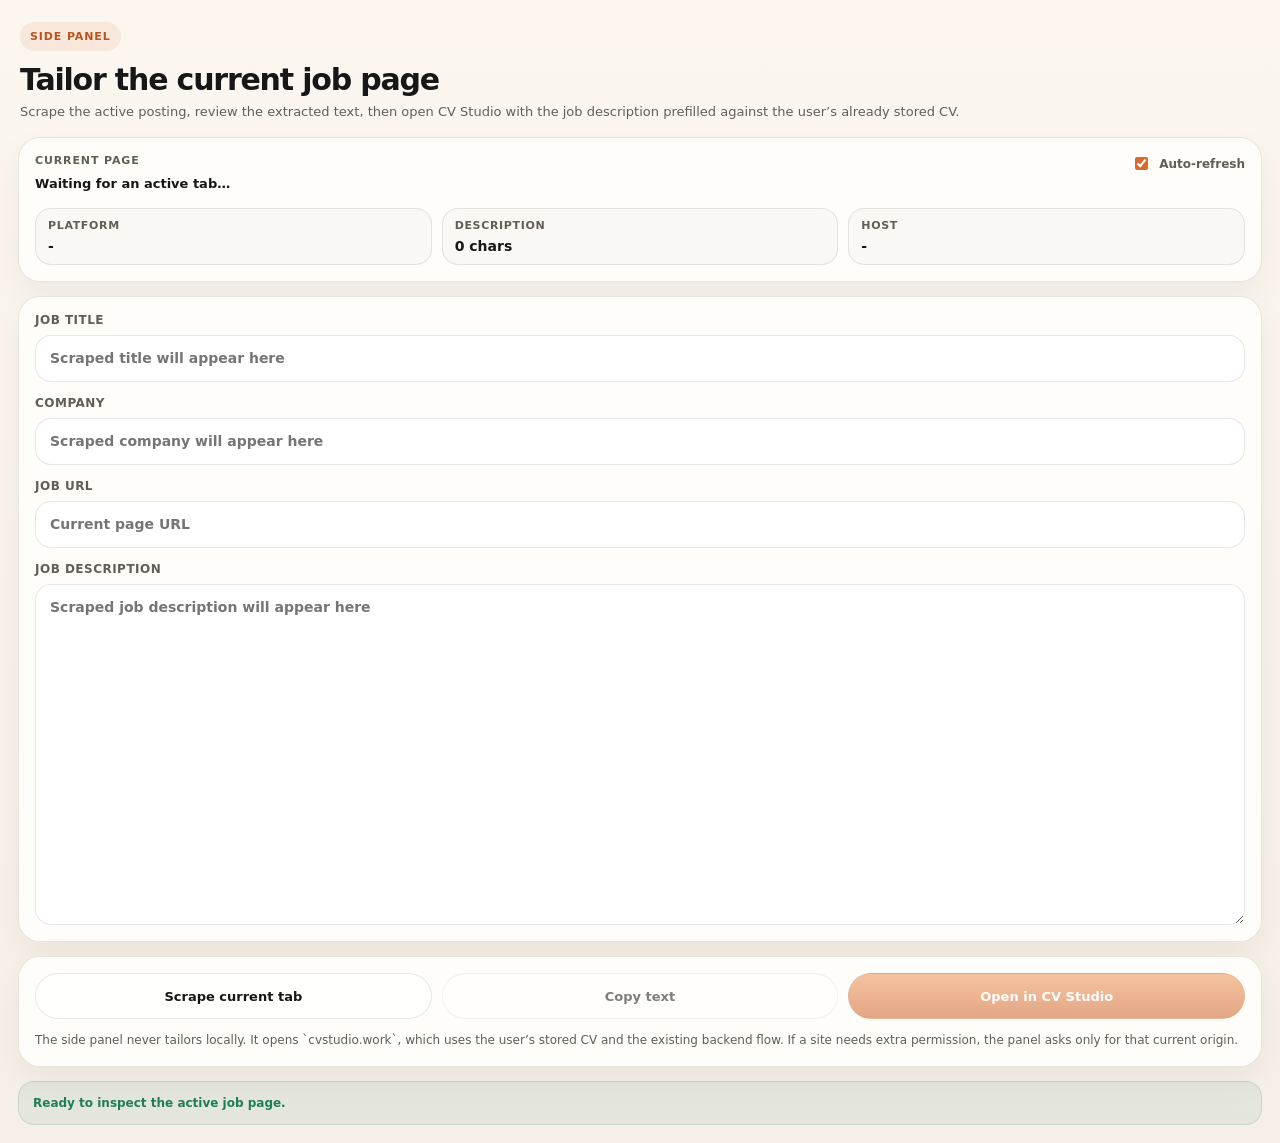
==== chrome-extension/sidepanel.html @ fc26b7bd "Add side-panel Chrome extension" ====
<!doctype html>
<html lang="en">
<head>
  <meta charset="utf-8">
  <meta name="viewport" content="width=device-width,initial-scale=1">
  <title>CV Studio Tailor</title>
  <link rel="stylesheet" href="./sidepanel.css">
</head>
<body>
  <main class="shell">
    <header class="hero">
      <div class="eyebrow">Side panel</div>
      <h1>Tailor the current job page</h1>
      <p class="sub">Scrape the active posting, review the extracted text, then open CV Studio with the job description prefilled against the user’s already stored CV.</p>
    </header>

    <section class="card">
      <div class="sectionTop">
        <div>
          <div class="label">Current page</div>
          <div class="pageUrl" id="pageUrl">Waiting for an active tab…</div>
        </div>
        <label class="toggle">
          <input id="autoRefresh" type="checkbox" checked>
          <span>Auto-refresh</span>
        </label>
      </div>

      <div class="statGrid">
        <div class="stat">
          <span class="statLabel">Platform</span>
          <strong id="platform">-</strong>
        </div>
        <div class="stat">
          <span class="statLabel">Description</span>
          <strong id="charCount">0 chars</strong>
        </div>
        <div class="stat">
          <span class="statLabel">Host</span>
          <strong id="sourceHost">-</strong>
        </div>
      </div>
    </section>

    <section class="card">
      <div class="field">
        <label for="jobTitle">Job title</label>
        <input id="jobTitle" type="text" placeholder="Scraped title will appear here">
      </div>

      <div class="field">
        <label for="jobCompany">Company</label>
        <input id="jobCompany" type="text" placeholder="Scraped company will appear here">
      </div>

      <div class="field">
        <label for="jobUrl">Job URL</label>
        <input id="jobUrl" type="url" placeholder="Current page URL">
      </div>

      <div class="field">
        <label for="jobDescription">Job description</label>
        <textarea id="jobDescription" rows="15" placeholder="Scraped job description will appear here"></textarea>
      </div>
    </section>

    <section class="card">
      <div class="actions">
        <button class="btn secondary" id="rescrapeBtn" type="button">Scrape current tab</button>
        <button class="btn secondary" id="copyBtn" type="button" disabled>Copy text</button>
        <button class="btn primary" id="openBtn" type="button" disabled>Open in CV Studio</button>
      </div>
      <div class="hint">The side panel never tailors locally. It opens `cvstudio.work`, which uses the user’s stored CV and the existing backend flow. If a site needs extra permission, the panel asks only for that current origin.</div>
    </section>

    <div class="status" id="status">Ready to inspect the active job page.</div>
    <div class="error" id="error"></div>
  </main>

  <script type="module" src="./sidepanel.js"></script>
</body>
</html>
---- chrome-extension/sidepanel.css ----
:root{
  --bg:#f6efe6;
  --card:#fffdfa;
  --text:#171717;
  --muted:#625d55;
  --line:rgba(23,23,23,.10);
  --accent:#d86b2f;
  --accent-dark:#b8541e;
  --good:#1f7f51;
  --bad:#7b1e1e;
}
*{box-sizing:border-box}
body{
  margin:0;
  background:
    radial-gradient(720px 360px at 50% -20%, rgba(216,107,47,.14), transparent 62%),
    linear-gradient(180deg, #fbf6ef 0%, var(--bg) 100%);
  color:var(--text);
  font-family:"Trebuchet MS", "Gill Sans", system-ui, sans-serif;
}
.shell{
  padding:18px;
  display:grid;
  gap:14px;
}
.hero{
  padding:4px 2px 0;
}
.eyebrow{
  display:inline-flex;
  align-items:center;
  gap:8px;
  padding:8px 10px;
  border-radius:999px;
  background:rgba(216,107,47,.10);
  color:var(--accent-dark);
  font-size:11px;
  font-weight:900;
  letter-spacing:.08em;
  text-transform:uppercase;
}
h1{
  margin:14px 0 8px;
  font-size:30px;
  line-height:.98;
  letter-spacing:-.04em;
}
.sub{
  margin:0;
  color:var(--muted);
  font-size:13px;
  line-height:1.6;
}
.card{
  border:1px solid var(--line);
  border-radius:22px;
  background:var(--card);
  box-shadow:0 14px 34px rgba(23,23,23,.05);
  padding:16px;
}
.sectionTop{
  display:flex;
  align-items:flex-start;
  justify-content:space-between;
  gap:14px;
}
.label{
  color:var(--muted);
  font-size:11px;
  font-weight:900;
  letter-spacing:.08em;
  text-transform:uppercase;
}
.pageUrl{
  margin-top:8px;
  font-size:13px;
  font-weight:850;
  line-height:1.45;
  word-break:break-word;
}
.toggle{
  display:inline-flex;
  align-items:center;
  gap:8px;
  font-size:12px;
  font-weight:850;
  color:var(--muted);
  user-select:none;
}
.toggle input{
  accent-color:var(--accent);
}
.statGrid{
  display:grid;
  grid-template-columns:repeat(3, minmax(0,1fr));
  gap:10px;
  margin-top:14px;
}
.stat{
  border-radius:16px;
  border:1px solid var(--line);
  background:rgba(23,23,23,.02);
  padding:10px 12px;
}
.statLabel{
  display:block;
  color:var(--muted);
  font-size:11px;
  font-weight:900;
  letter-spacing:.06em;
  text-transform:uppercase;
}
.stat strong{
  display:block;
  margin-top:6px;
  font-size:14px;
}
.field{
  display:grid;
  gap:8px;
  margin-top:14px;
}
.field:first-child{
  margin-top:0;
}
.field label{
  font-size:12px;
  font-weight:900;
  color:var(--muted);
  letter-spacing:.04em;
  text-transform:uppercase;
}
.field input,
.field textarea{
  width:100%;
  border:1px solid var(--line);
  border-radius:16px;
  background:#fff;
  padding:12px 14px;
  color:var(--text);
  font:700 14px/1.5 "Trebuchet MS", "Gill Sans", system-ui, sans-serif;
}
.field textarea{
  min-height:260px;
  resize:vertical;
}
.actions{
  display:grid;
  grid-template-columns:repeat(3, minmax(0,1fr));
  gap:10px;
}
.btn{
  appearance:none;
  border:1px solid var(--line);
  border-radius:999px;
  min-height:46px;
  padding:0 14px;
  font:900 13px/1 "Trebuchet MS", "Gill Sans", system-ui, sans-serif;
  cursor:pointer;
}
.btn.primary{
  background:linear-gradient(180deg, #ee9455, #cb6028);
  border-color:rgba(203,96,40,.38);
  color:#fff;
  box-shadow:0 14px 28px rgba(203,96,40,.22);
}
.btn.secondary{
  background:rgba(255,255,255,.78);
  color:var(--text);
}
.btn:disabled{
  opacity:.55;
  cursor:not-allowed;
  box-shadow:none;
}
.hint{
  margin-top:12px;
  color:var(--muted);
  font-size:12px;
  line-height:1.6;
}
.status,
.error{
  padding:12px 14px;
  border-radius:16px;
  font-size:12px;
  font-weight:800;
  line-height:1.5;
}
.status{
  border:1px solid rgba(31,127,81,.15);
  background:rgba(31,127,81,.08);
  color:var(--good);
}
.error{
  border:1px solid rgba(123,30,30,.18);
  background:rgba(123,30,30,.08);
  color:var(--bad);
  display:none;
}
@media (max-width:560px){
  .statGrid,
  .actions{
    grid-template-columns:1fr;
  }
}
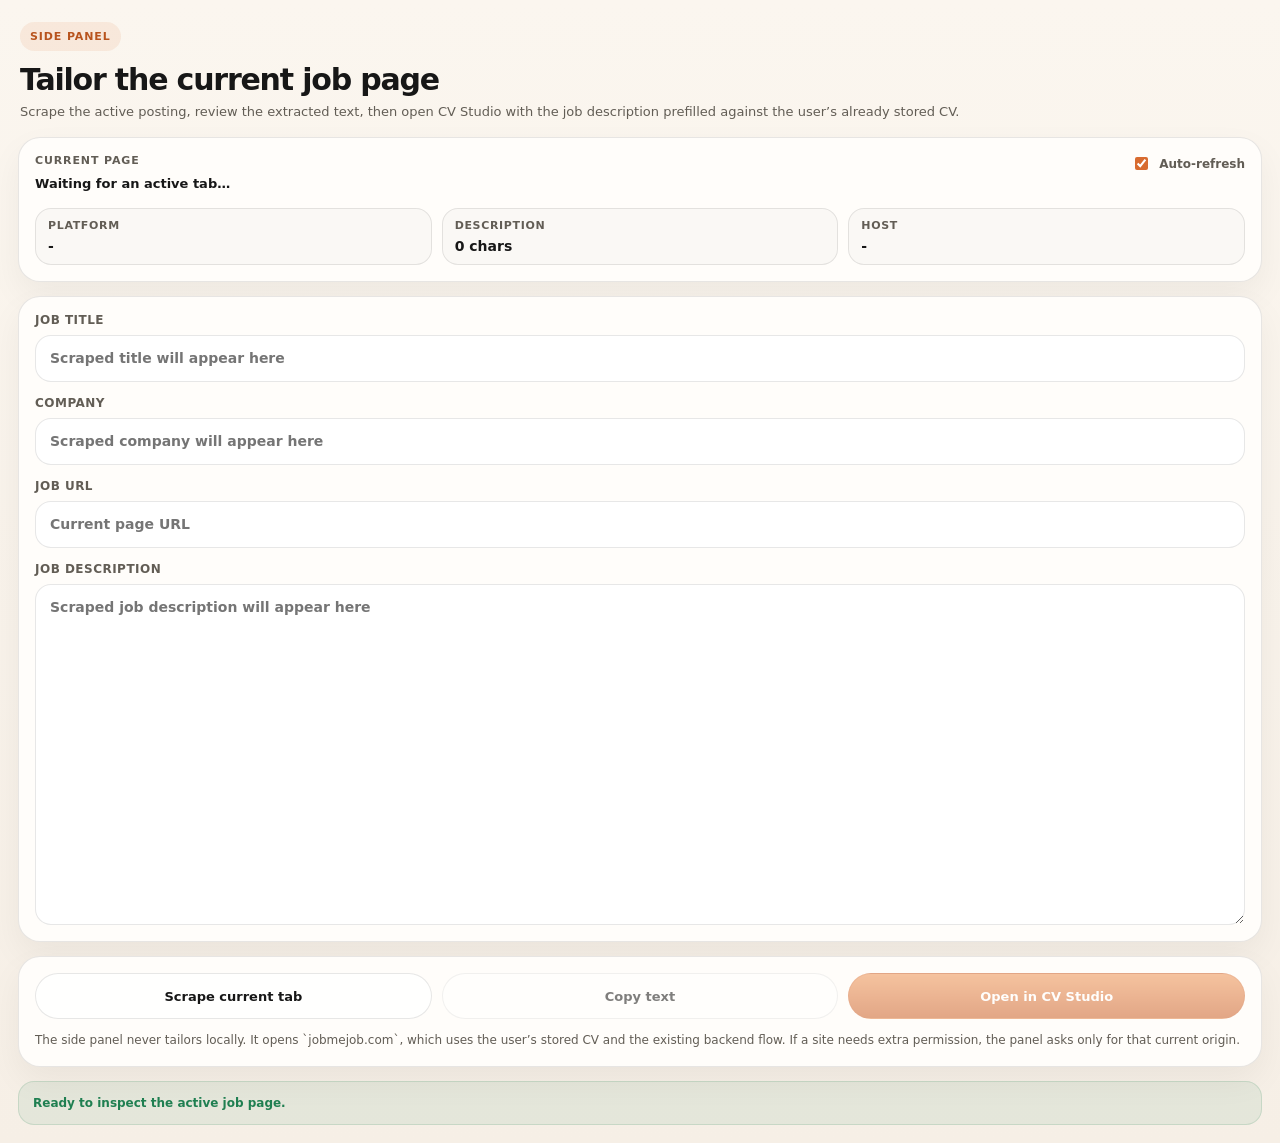
==== commit 4ef1cae0: "Point extension at jobmejob" ====
--- a/chrome-extension/sidepanel.html
+++ b/chrome-extension/sidepanel.html
@@ -70,7 +70,7 @@
         <button class="btn secondary" id="copyBtn" type="button" disabled>Copy text</button>
         <button class="btn primary" id="openBtn" type="button" disabled>Open in CV Studio</button>
       </div>
-      <div class="hint">The side panel never tailors locally. It opens `cvstudio.work`, which uses the user’s stored CV and the existing backend flow. If a site needs extra permission, the panel asks only for that current origin.</div>
+      <div class="hint">The side panel never tailors locally. It opens `jobmejob.com`, which uses the user’s stored CV and the existing backend flow. If a site needs extra permission, the panel asks only for that current origin.</div>
     </section>
 
     <div class="status" id="status">Ready to inspect the active job page.</div>
